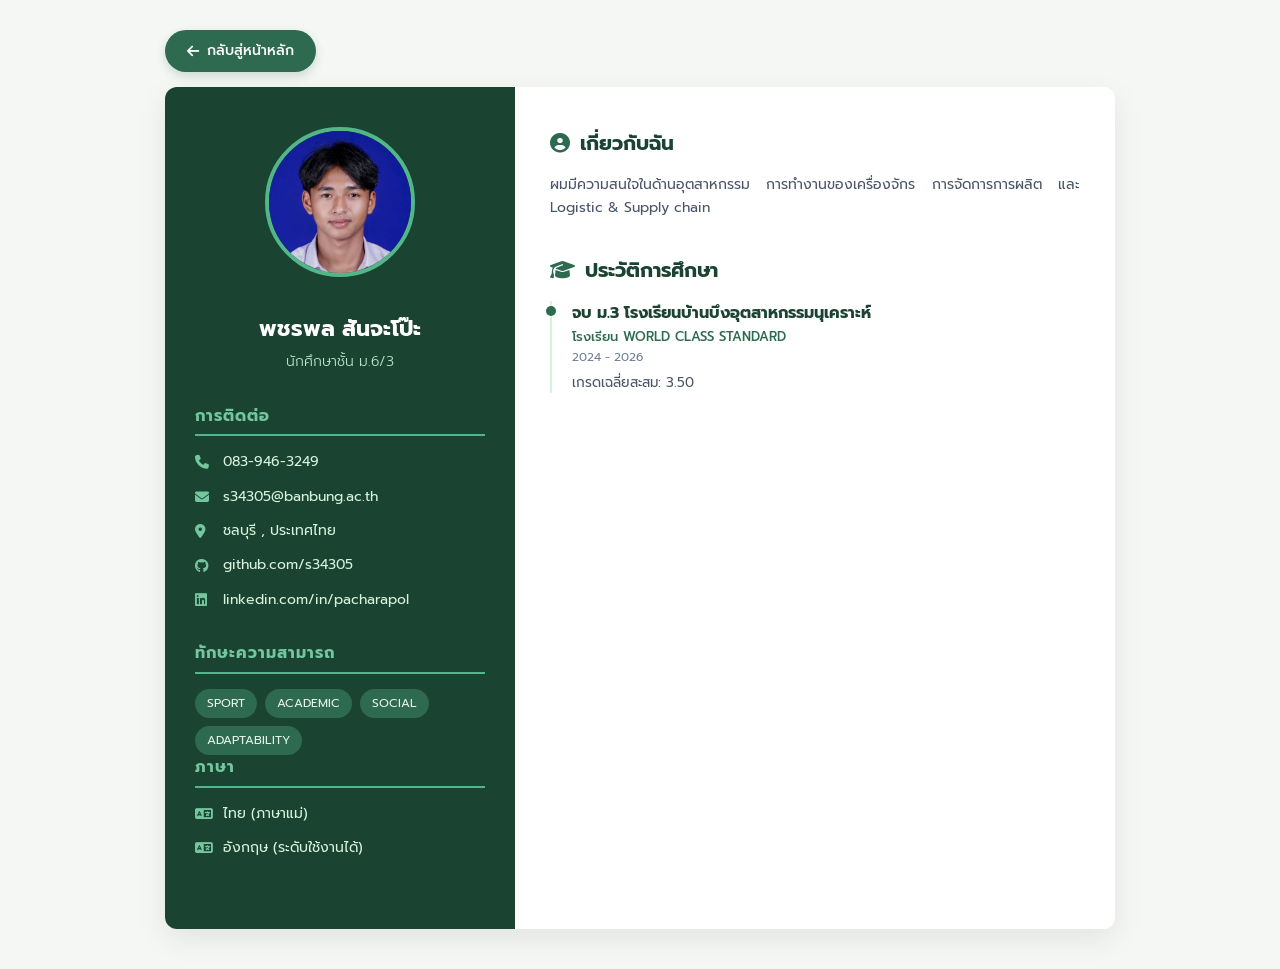
==== h.html @ ca221197 "Update h.html" ====
<!DOCTYPE html>
<html lang="th">
<head>
    <meta charset="UTF-8">
    <meta name="viewport" content="width=device-width, initial-scale=1.0">
    <title>ประวัติส่วนตัว - พชรพล สันจะโป้ะ</title>
    
    <!-- นำเข้าฟอนต์ Google Font (Prompt) -->
    <link rel="preconnect" href="https://fonts.googleapis.com">
    <link rel="preconnect" href="https://fonts.gstatic.com" crossorigin>
    <link href="https://fonts.googleapis.com/css2?family=Prompt:wght@300;400;500;600;700&display=swap" rel="stylesheet">
    
    <!-- นำเข้า ไอคอน Font Awesome -->
    <link rel="stylesheet" href="https://cdnjs.cloudflare.com/ajax/libs/font-awesome/6.4.0/css/all.min.css">

    <style>
        /* === Global Settings === */
        * {
            margin: 0;
            padding: 0;
            box-sizing: border-box;
            font-family: 'Prompt', sans-serif;
        }

        body {
            background-color: #f4f7f4;
            color: #2d3748;
            line-height: 1.6;
            padding: 20px;
        }

        /* === Top Navigation / Back Button === */
        .top-nav {
            max-width: 950px;
            margin: 10px auto 0;
        }

        .btn-back {
            display: inline-flex;
            align-items: center;
            gap: 8px;
            padding: 10px 22px;
            background-color: #2d6a4f;
            color: #ffffff;
            text-decoration: none;
            border-radius: 25px;
            font-size: 14px;
            font-weight: 500;
            box-shadow: 0 4px 10px rgba(45, 106, 79, 0.2);
            transition: all 0.3s ease;
        }

        .btn-back:hover {
            background-color: #1b4332;
            transform: translateY(-2px);
            box-shadow: 0 6px 15px rgba(27, 67, 50, 0.3);
            color: #ffffff;
        }

        /* === Container Layout === */
        .resume-container {
            max-width: 950px;
            margin: 15px auto 20px;
            background: #ffffff;
            display: flex;
            flex-wrap: wrap;
            box-shadow: 0 10px 30px rgba(0, 0, 0, 0.08);
            border-radius: 12px;
            overflow: hidden;
        }

        /* === Sidebar (ฝั่งซ้าย - โทนเขียวเข้ม) === */
        .sidebar {
            flex: 1 1 300px;
            background-color: #1b4332;
            color: #ffffff;
            padding: 40px 30px;
        }

        .profile-img-container {
            text-align: center;
            margin-bottom: 25px;
        }

        .profile-img {
            width: 150px;
            height: 150px;
            border-radius: 50%;
            object-fit: cover;
            border: 4px solid #52b788;
        }

        .sidebar h1 {
            font-size: 22px;
            text-align: center;
            color: #ffffff;
            margin-bottom: 5px;
        }

        .sidebar .job-title {
            font-size: 14px;
            color: #b7e4c7;
            text-align: center;
            margin-bottom: 30px;
            font-weight: 300;
        }

        .sidebar-section {
            margin-bottom: 30px;
        }

        .sidebar-title {
            font-size: 16px;
            text-transform: uppercase;
            border-bottom: 2px solid #52b788;
            padding-bottom: 5px;
            margin-bottom: 15px;
            color: #74c69d;
            letter-spacing: 1px;
        }

        .contact-info p {
            font-size: 14px;
            margin-bottom: 12px;
            display: flex;
            align-items: center;
            color: #d8f3dc;
        }

        .contact-info i {
            margin-right: 12px;
            color: #74c69d;
            width: 16px;
        }

        .skills-list {
            display: flex;
            flex-wrap: wrap;
            gap: 8px;
        }

        .skill-badge {
            background-color: #2d6a4f;
            color: #e8f5e9;
            padding: 5px 12px;
            border-radius: 20px;
            font-size: 12px;
        }

        /* === Main Content (ฝั่งขวา - โทนขาวสว่าง Accent เขียว) === */
        .main-content {
            flex: 2 1 500px;
            padding: 40px 35px;
            background: #ffffff;
        }

        .main-section {
            margin-bottom: 35px;
        }

        .main-title {
            font-size: 20px;
            color: #1b4332;
            margin-bottom: 15px;
            display: flex;
            align-items: center;
        }

        .main-title i {
            margin-right: 10px;
            color: #2d6a4f;
        }

        .about-text {
            color: #4a5568;
            font-size: 14px;
            text-align: justify;
        }

        /* Timeline Items (สำหรับประวัติการศึกษา) */
        .timeline-item {
            position: relative;
            padding-left: 20px;
            border-left: 2px solid #d8f3dc;
            margin-bottom: 20px;
        }

        .timeline-item::before {
            content: '';
            position: absolute;
            left: -6px;
            top: 5px;
            width: 10px;
            height: 10px;
            border-radius: 50%;
            background-color: #2d6a4f;
        }

        .timeline-item h4 {
            font-size: 16px;
            color: #1b4332;
        }

        .timeline-item .sub-title {
            font-size: 13px;
            color: #2d6a4f;
            font-weight: 500;
        }

        .timeline-item .date {
            font-size: 12px;
            color: #718096;
            margin-bottom: 5px;
        }

        .timeline-item p {
            font-size: 13.5px;
            color: #4a5568;
        }

        /* Responsive */
        @media (max-width: 768px) {
            body {
                padding: 10px;
            }
            .main-content {
                padding: 25px 20px;
            }
            .sidebar {
                padding: 30px 20px;
            }
        }
    </style>
</head>
<body>

    <!-- ================= ปุ่มย้อนกลับไปหน้า index.html ================= -->
    <div class="top-nav">
        <a href="index.html" class="btn-back">
            <i class="fas fa-arrow-left"></i> กลับสู่หน้าหลัก
        </a>
    </div>

    <div class="resume-container">
        
        <!-- ================= ฝั่งซ้าย (Sidebar) ================= -->
        <aside class="sidebar">
            <div class="profile-img-container">
                <img src="proflie.jpg" alt="รูปโปรไฟล์" class="profile-img">
            </div>
            
            <h1>พชรพล สันจะโป๊ะ</h1>
            <p class="job-title">นักศึกษาชั้น ม.6/3 </p>

            <!-- ข้อมูลติดต่อ -->
            <div class="sidebar-section">
                <h3 class="sidebar-title">การติดต่อ</h3>
                <div class="contact-info">
                    <p><i class="fas fa-phone"></i> 083-946-3249</p>
                    <p><i class="fas fa-envelope"></i> s34305@banbung.ac.th</p>
                    <p><i class="fas fa-map-marker-alt"></i> ชลบุรี , ประเทศไทย</p>
                    <p><i class="fab fa-github"></i> github.com/s34305</p>
                    <p><i class="fab fa-linkedin"></i> linkedin.com/in/pacharapol</p>
                </div>
            </div>

            <!-- ทักษะ -->
            <div class="sidebar-section">
                <h3 class="sidebar-title">ทักษะความสามารถ</h3>
                <div class="skills-list">
                    <span class="skill-badge">SPORT</span>
                    <span class="skill-badge">ACADEMIC</span>
                    <span class="skill-badge">SOCIAL</span>
                    <span class="skill-badge">ADAPTABILITY</span>
                </div>
            <!-- ภาษา -->
            <div class="sidebar-section">
                <h3 class="sidebar-title">ภาษา</h3>
                <div class="contact-info">
                    <p><i class="fas fa-language"></i> ไทย (ภาษาแม่)</p>
                    <p><i class="fas fa-language"></i> อังกฤษ (ระดับใช้งานได้)</p>
                </div>
            </div>
        </aside>

        <!-- ================= ฝั่งขวา (Main Content) ================= -->
        <main class="main-content">
            
            <!-- เกี่ยวกับฉัน -->
            <section class="main-section">
                <h2 class="main-title"><i class="fas fa-user-circle"></i> เกี่ยวกับฉัน</h2>
                <p class="about-text">
                    ผมมีความสนใจในด้านอุตสาหกรรม การทำงานของเครื่องจักร การจัดการการผลิต   และ Logistic & Supply chain
                </p>
            </section>

            <!-- ประวัติการศึกษา -->
            <section class="main-section">
                <h2 class="main-title"><i class="fas fa-graduation-cap"></i> ประวัติการศึกษา</h2>
                
                <div class="timeline-item">
                    <h4>จบ ม.3 โรงเรียนบ้านบึงอุตสาหกรรมนุเคราะห์</h4>
                    <div class="sub-title">โรงเรียน WORLD CLASS STANDARD</div>
                    <div class="date">2024 - 2026</div>
                    <p>เกรดเฉลี่ยสะสม: 3.50 </p>
                </div>
            </section>

        </main>

    </div>

</body>
</html>
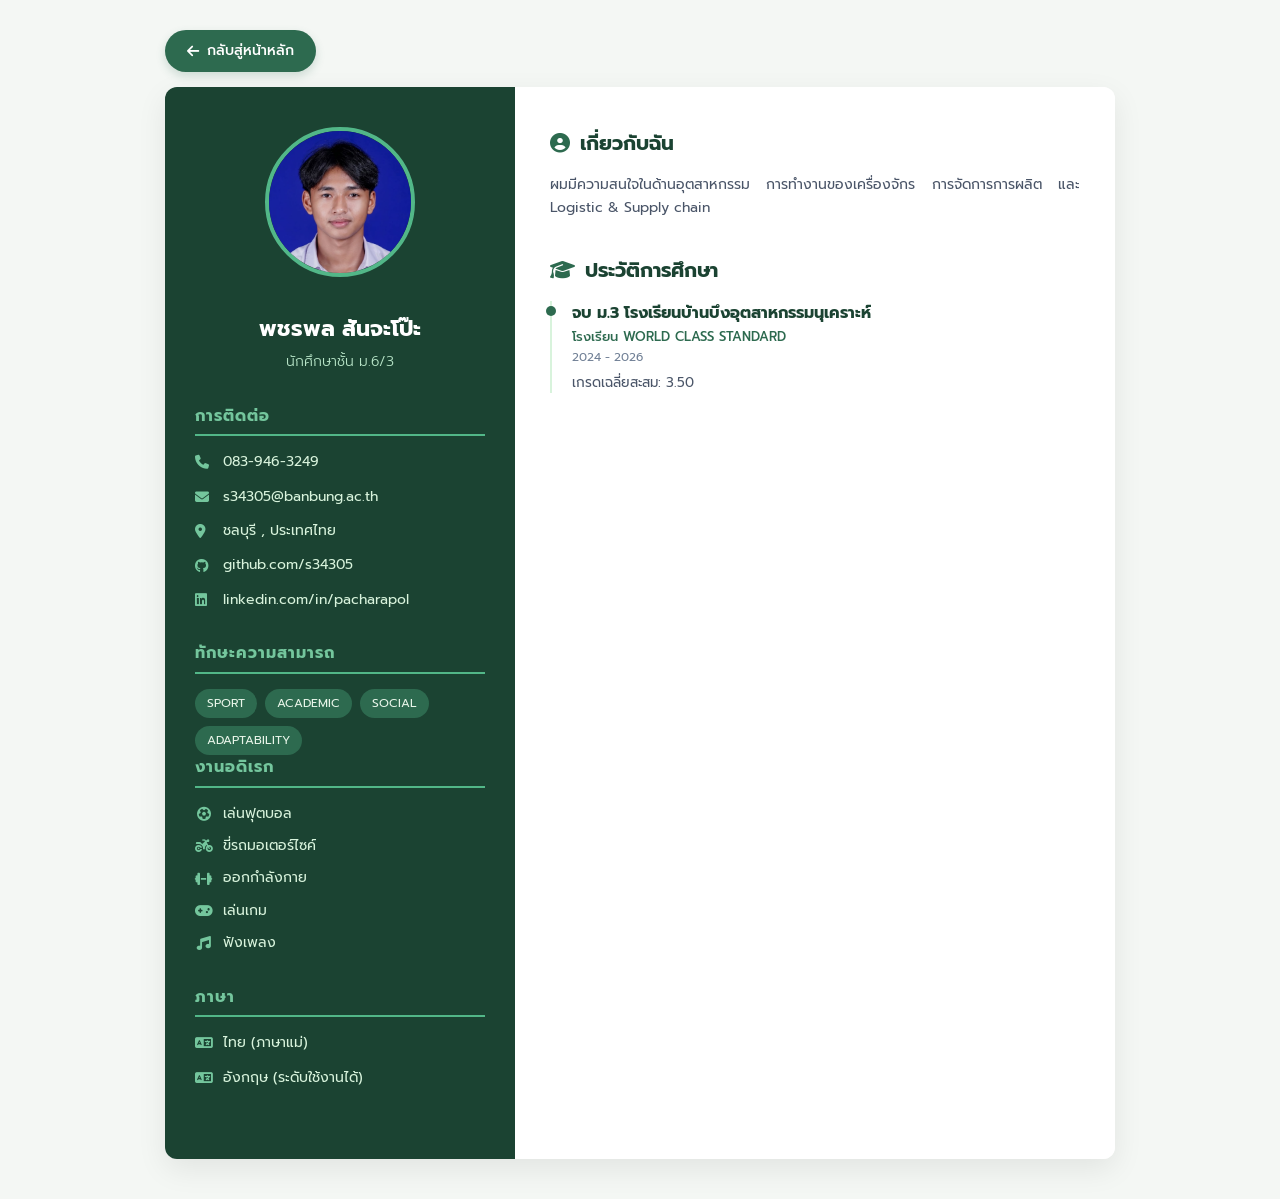
==== commit 48ccb9ef: "Update h.html" ====
--- a/h.html
+++ b/h.html
@@ -14,6 +14,29 @@
     <link rel="stylesheet" href="https://cdnjs.cloudflare.com/ajax/libs/font-awesome/6.4.0/css/all.min.css">
 
     <style>
+        
+
+/* === งานอดิเรก === */
+.hobbies-list {
+    display: flex;
+    flex-direction: column;
+    gap: 10px;
+}
+
+.hobby-item {
+    display: flex;
+    align-items: center;
+    gap: 10px;
+    color: #d8f3dc;
+    font-size: 14px;
+}
+
+.hobby-item i {
+    color: #74c69d;
+    width: 18px;
+    text-align: center;
+}
+
         /* === Global Settings === */
         * {
             margin: 0;
@@ -273,6 +296,38 @@
                     <span class="skill-badge">SOCIAL</span>
                     <span class="skill-badge">ADAPTABILITY</span>
                 </div>
+
+              <!-- งานอดิเรก -->
+<div class="sidebar-section">
+    <h3 class="sidebar-title">งานอดิเรก</h3>
+
+    <div class="hobbies-list">
+        <div class="hobby-item">
+            <i class="fas fa-futbol"></i>
+            <span>เล่นฟุตบอล</span>
+        </div>
+
+        <div class="hobby-item">
+            <i class="fas fa-motorcycle"></i>
+            <span>ขี่รถมอเตอร์ไซค์</span>
+        </div>
+
+        <div class="hobby-item">
+            <i class="fas fa-dumbbell"></i>
+            <span>ออกกำลังกาย</span>
+        </div>
+
+        <div class="hobby-item">
+            <i class="fas fa-gamepad"></i>
+            <span>เล่นเกม</span>
+        </div>
+
+        <div class="hobby-item">
+            <i class="fas fa-music"></i>
+            <span>ฟังเพลง</span>
+        </div>
+    </div>
+</div>
             <!-- ภาษา -->
             <div class="sidebar-section">
                 <h3 class="sidebar-title">ภาษา</h3>
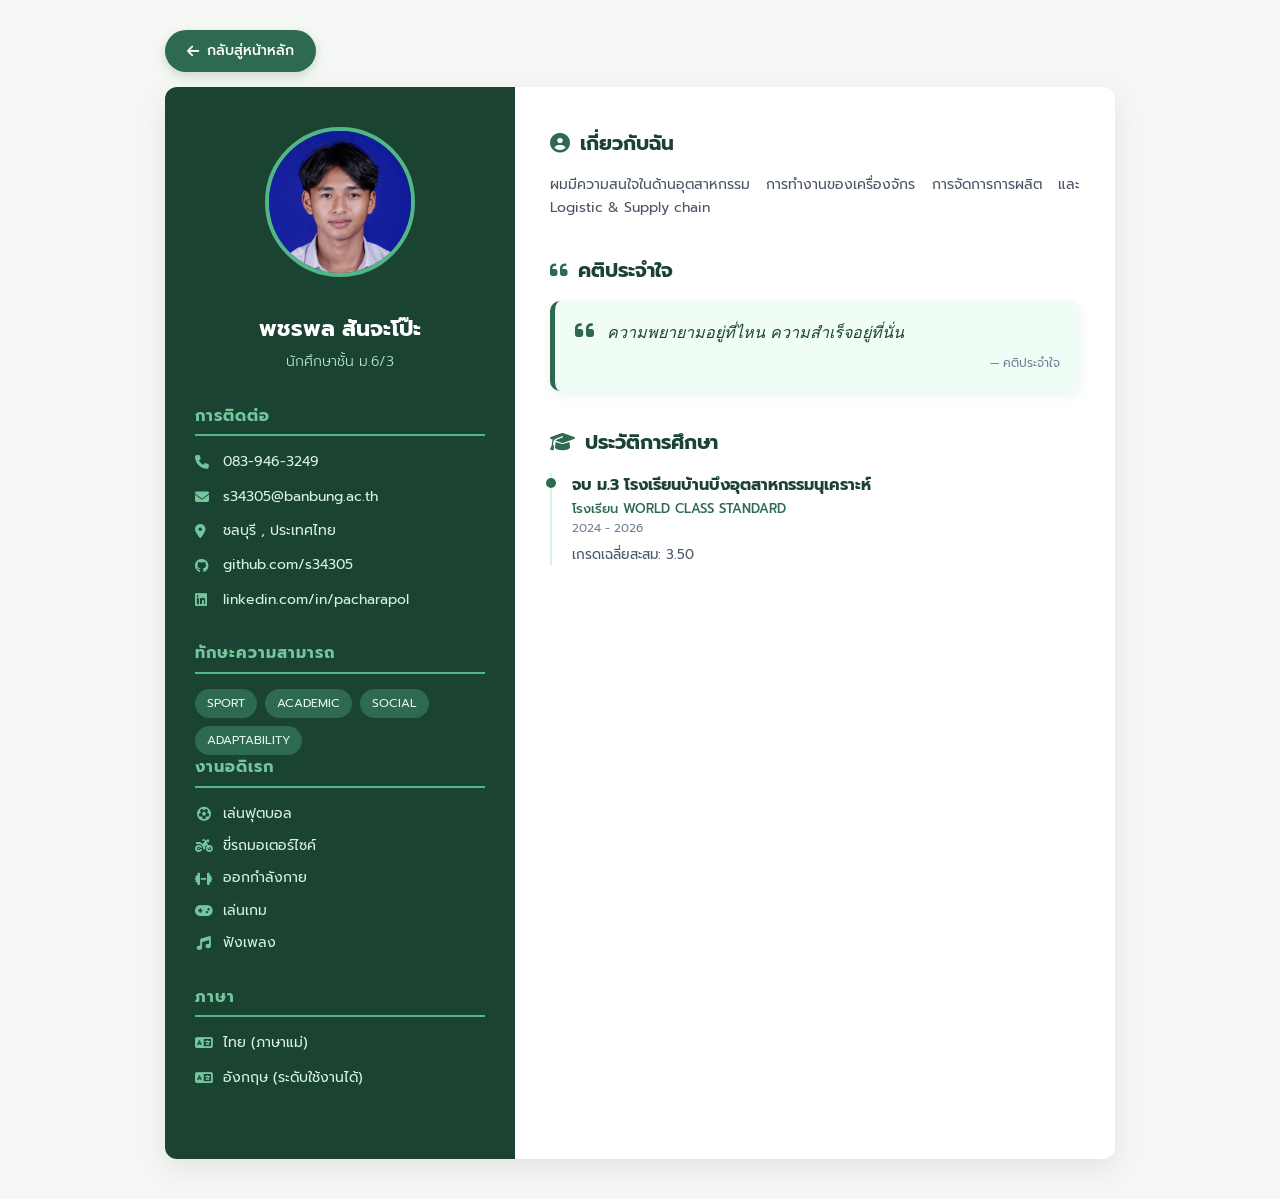
==== commit e993beca: "Update h.html" ====
--- a/h.html
+++ b/h.html
@@ -14,7 +14,36 @@
     <link rel="stylesheet" href="https://cdnjs.cloudflare.com/ajax/libs/font-awesome/6.4.0/css/all.min.css">
 
     <style>
-        
+
+        /* === คติประจำใจ === */
+.motto-box {
+    background: #f0fdf4;
+    border-left: 5px solid #2d6a4f;
+    padding: 18px 20px;
+    border-radius: 10px;
+    margin-top: 10px;
+    box-shadow: 0 4px 12px rgba(45, 106, 79, 0.08);
+}
+
+.motto-box i {
+    color: #2d6a4f;
+    font-size: 22px;
+    margin-right: 8px;
+}
+
+.motto-text {
+    font-size: 16px;
+    font-weight: 500;
+    color: #1b4332;
+    font-style: italic;
+}
+
+.motto-author {
+    margin-top: 8px;
+    font-size: 12px;
+    color: #718096;
+    text-align: right;
+}
 
 /* === งานอดิเรก === */
 .hobbies-list {
@@ -349,6 +378,24 @@
                 </p>
             </section>
 
+            <!-- คติประจำใจ -->
+<section class="main-section">
+    <h2 class="main-title">
+        <i class="fas fa-quote-left"></i> คติประจำใจ
+    </h2>
+
+    <div class="motto-box">
+        <p class="motto-text">
+            <i class="fas fa-quote-left"></i>
+            ความพยายามอยู่ที่ไหน ความสำเร็จอยู่ที่นั่น
+        </p>
+
+        <p class="motto-author">
+            — คติประจำใจ
+        </p>
+    </div>
+</section>
+
             <!-- ประวัติการศึกษา -->
             <section class="main-section">
                 <h2 class="main-title"><i class="fas fa-graduation-cap"></i> ประวัติการศึกษา</h2>
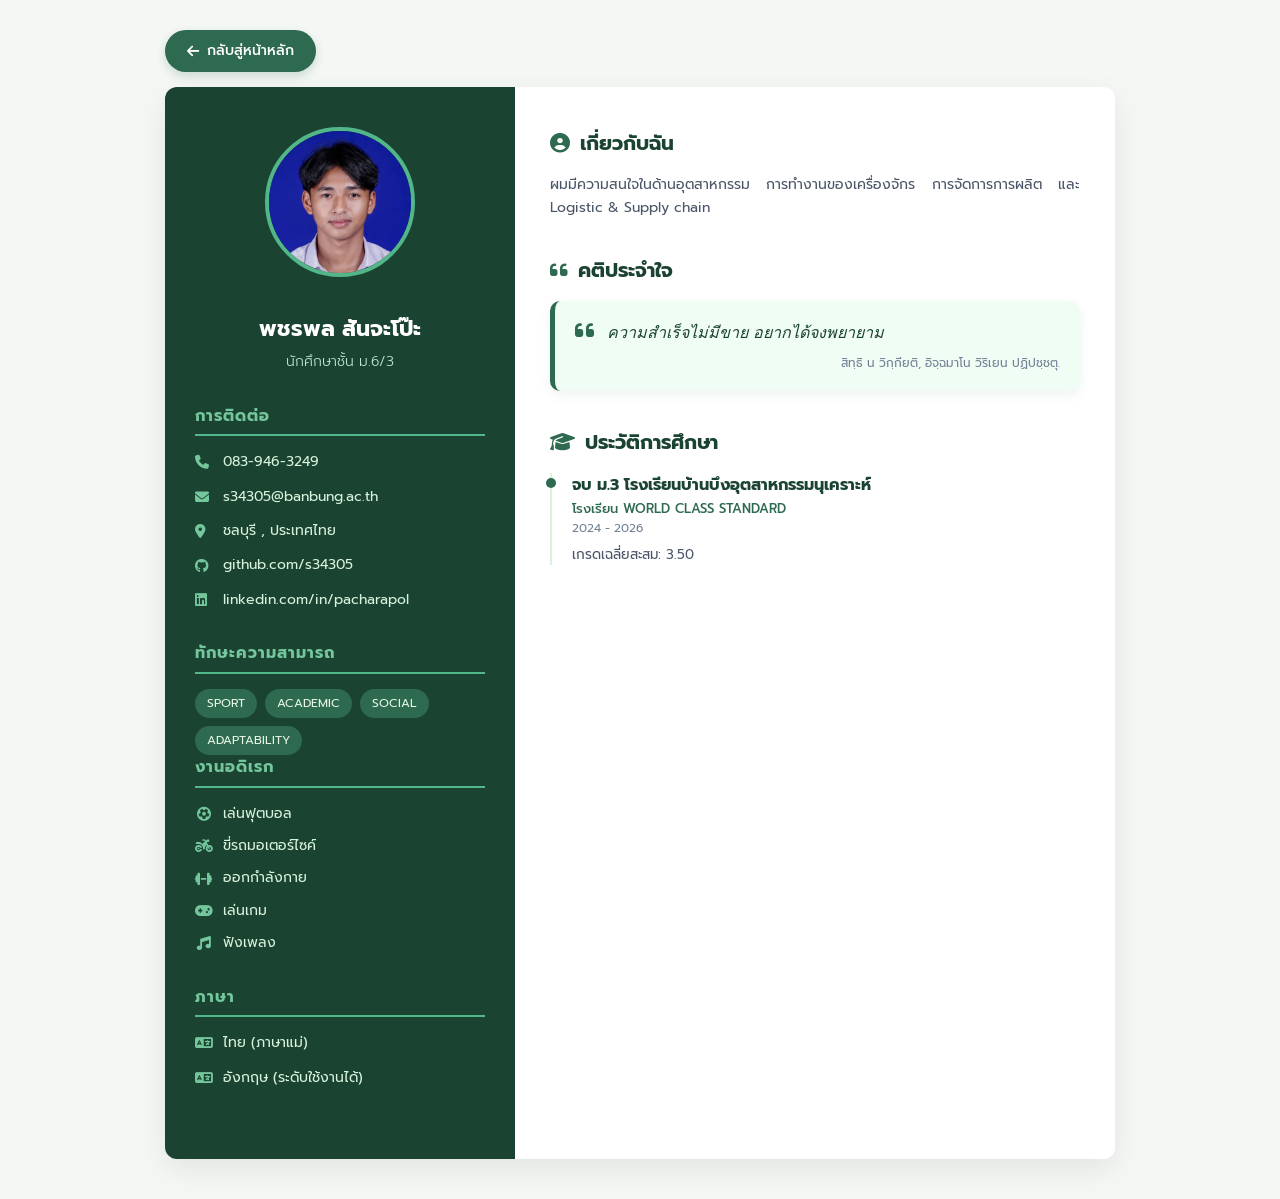
==== commit ab142a9a: "Update h.html" ====
--- a/h.html
+++ b/h.html
@@ -387,11 +387,11 @@
     <div class="motto-box">
         <p class="motto-text">
             <i class="fas fa-quote-left"></i>
-            ความพยายามอยู่ที่ไหน ความสำเร็จอยู่ที่นั่น
+            ความสำเร็จไม่มีขาย  อยากได้จงพยายาม
         </p>
 
         <p class="motto-author">
-            — คติประจำใจ
+             สิทฺธิ น วิกฺกียติ, อิจฺฉมาโน วิริเยน ปฏิปชฺชตุ.
         </p>
     </div>
 </section>
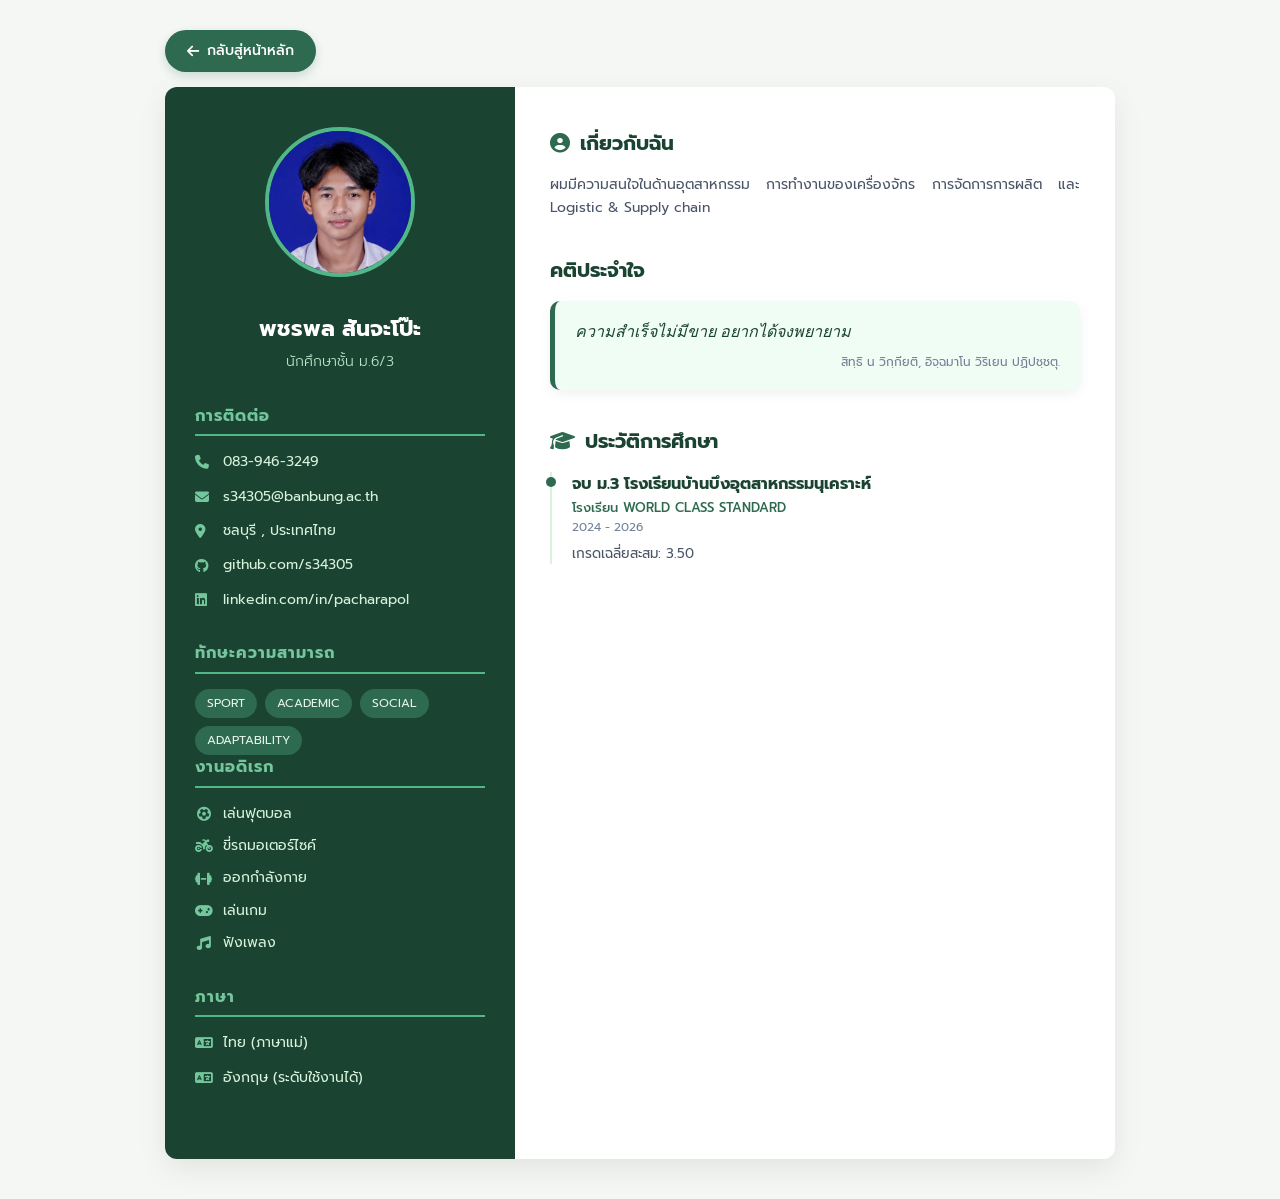
==== commit 702f0b54: "Update h.html" ====
--- a/h.html
+++ b/h.html
@@ -381,12 +381,11 @@
             <!-- คติประจำใจ -->
 <section class="main-section">
     <h2 class="main-title">
-        <i class="fas fa-quote-left"></i> คติประจำใจ
+         คติประจำใจ
     </h2>
 
     <div class="motto-box">
         <p class="motto-text">
-            <i class="fas fa-quote-left"></i>
             ความสำเร็จไม่มีขาย  อยากได้จงพยายาม
         </p>
 
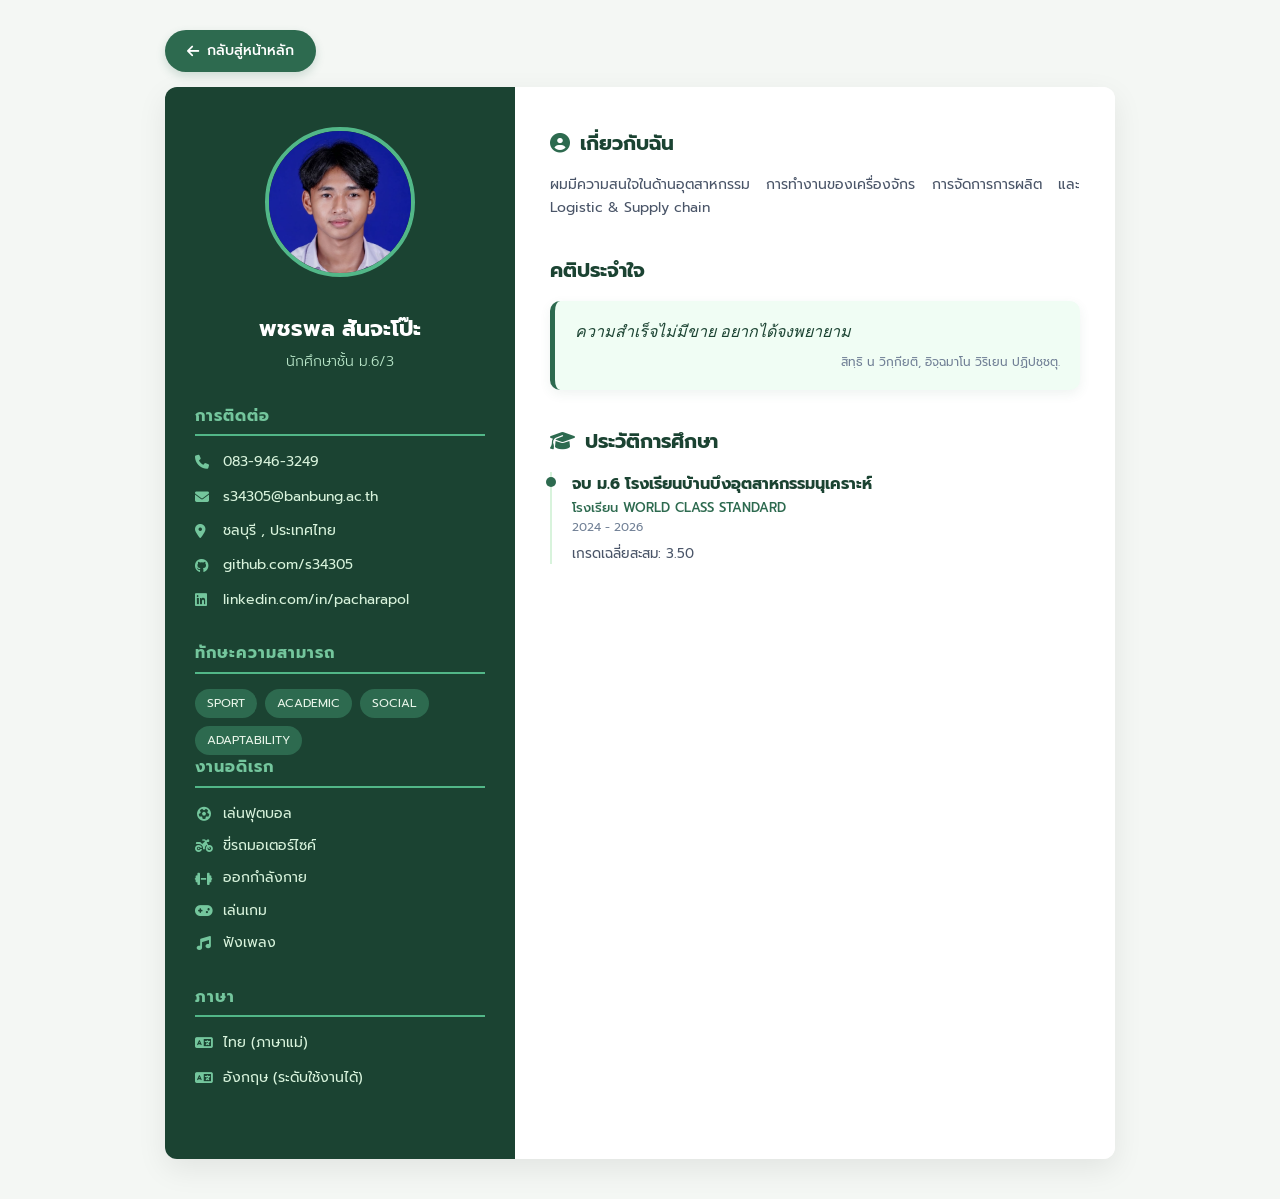
==== commit f01c9515: "Update h.html" ====
--- a/h.html
+++ b/h.html
@@ -400,7 +400,7 @@
                 <h2 class="main-title"><i class="fas fa-graduation-cap"></i> ประวัติการศึกษา</h2>
                 
                 <div class="timeline-item">
-                    <h4>จบ ม.3 โรงเรียนบ้านบึงอุตสาหกรรมนุเคราะห์</h4>
+                    <h4>จบ ม.6 โรงเรียนบ้านบึงอุตสาหกรรมนุเคราะห์</h4>
                     <div class="sub-title">โรงเรียน WORLD CLASS STANDARD</div>
                     <div class="date">2024 - 2026</div>
                     <p>เกรดเฉลี่ยสะสม: 3.50 </p>
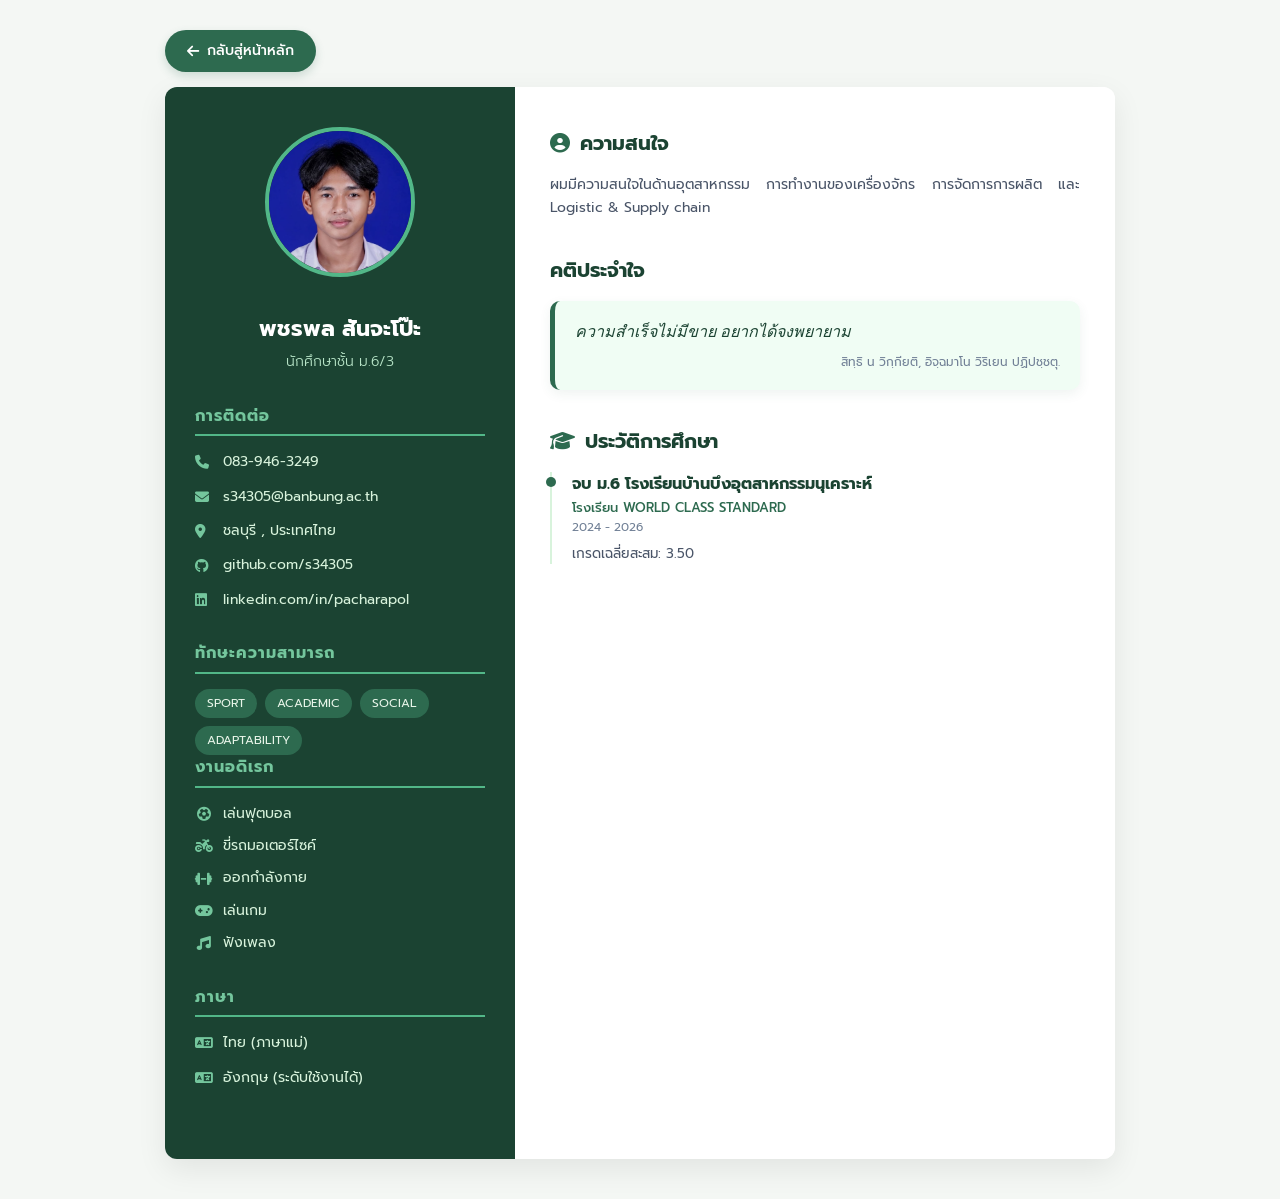
==== commit f8a6b514: "Update h.html" ====
--- a/h.html
+++ b/h.html
@@ -372,7 +372,7 @@
             
             <!-- เกี่ยวกับฉัน -->
             <section class="main-section">
-                <h2 class="main-title"><i class="fas fa-user-circle"></i> เกี่ยวกับฉัน</h2>
+                <h2 class="main-title"><i class="fas fa-user-circle"></i> ความสนใจ</h2>
                 <p class="about-text">
                     ผมมีความสนใจในด้านอุตสาหกรรม การทำงานของเครื่องจักร การจัดการการผลิต   และ Logistic & Supply chain
                 </p>
